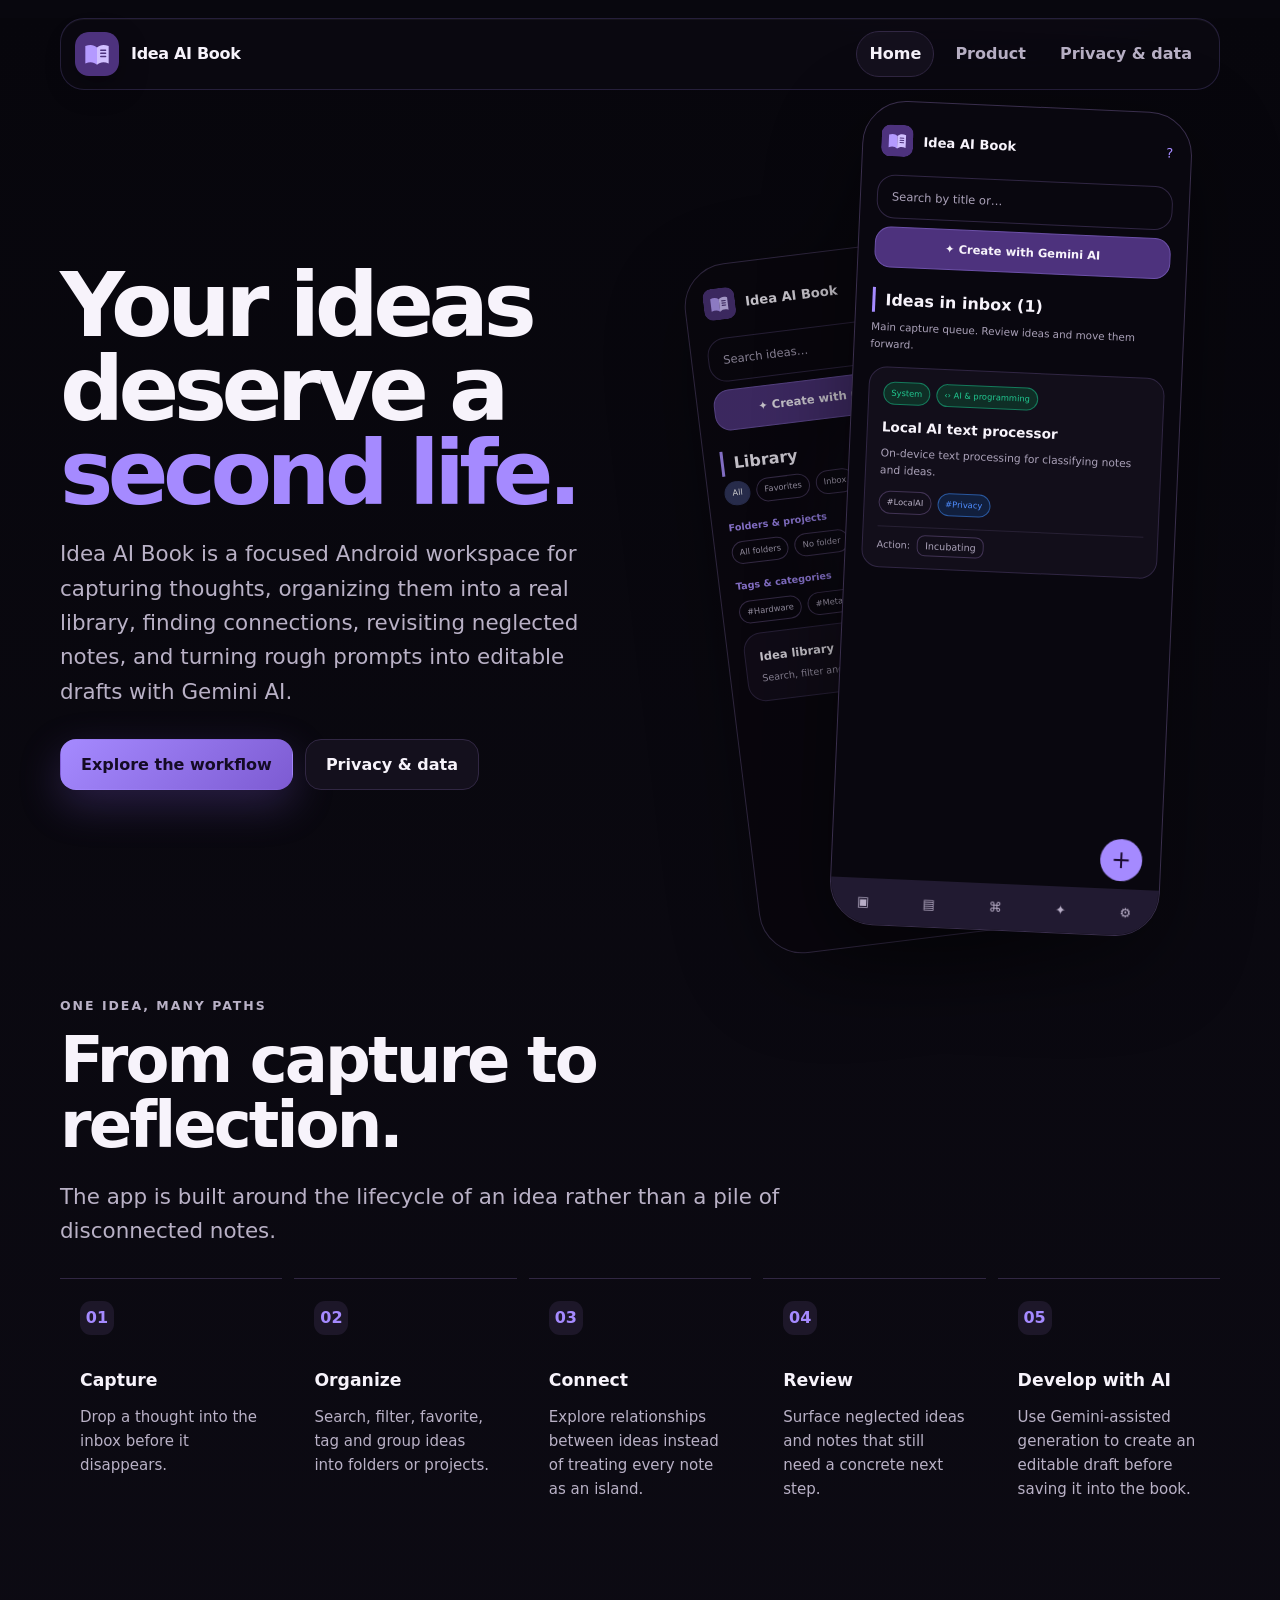
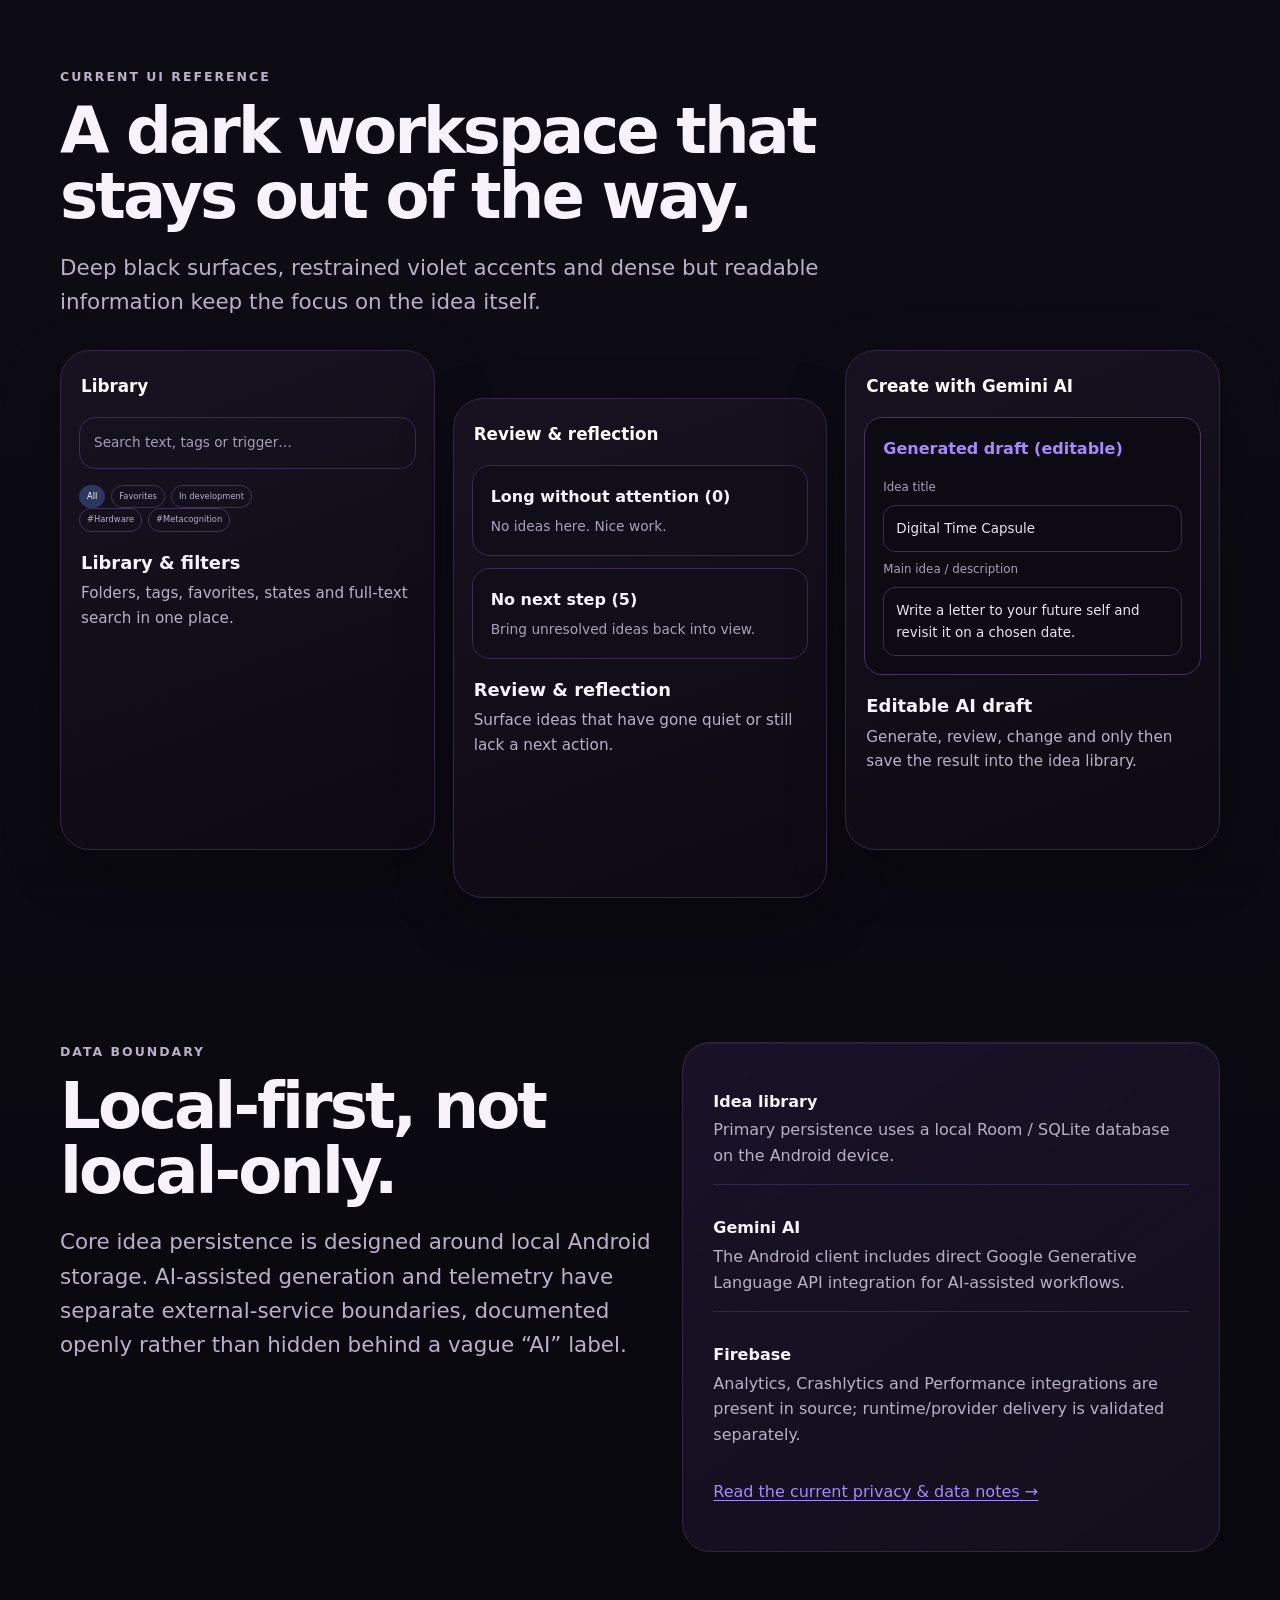
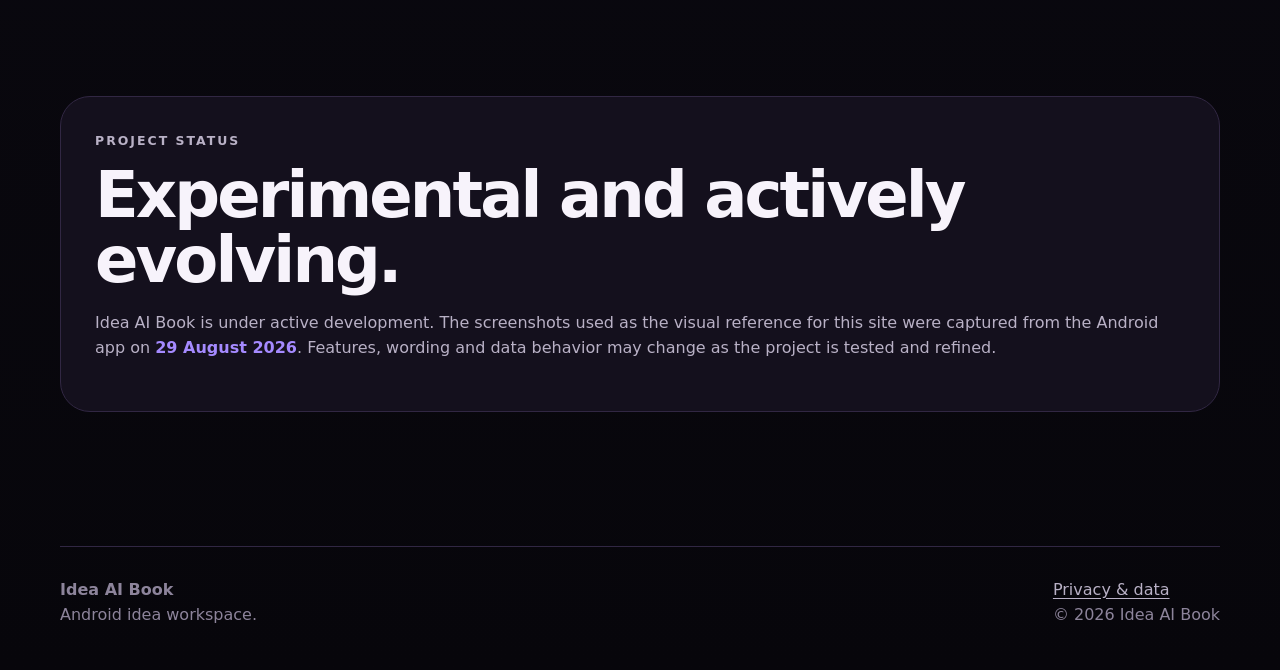
==== index.html @ e1b4aba2 "feat: launch Idea AI Book website" ====
<!doctype html>
<html lang="en">
<head>
  <meta charset="utf-8">
  <meta name="viewport" content="width=device-width,initial-scale=1">
  <title>Idea AI Book · Capture, connect and revisit ideas</title>
  <meta name="description" content="Idea AI Book is an experimental Android workspace for capturing ideas, organizing them, exploring connections, reviewing neglected notes and creating editable drafts with Gemini AI.">
  <meta name="theme-color" content="#08070e">
  <meta property="og:title" content="Idea AI Book">
  <meta property="og:description" content="Capture ideas, connect them, and come back to what matters.">
  <meta property="og:type" content="website">
  <meta property="og:url" content="https://idea-book-ai-app.pl/">
  <link rel="canonical" href="https://idea-book-ai-app.pl/">
  <link rel="icon" href="assets/idea-book-mark.svg" type="image/svg+xml">
  <link rel="stylesheet" href="styles.css">
</head>
<body>
<a class="skip-link" href="#main">Skip to content</a>
<div class="shell">
  <header class="header">
    <a class="brand" href="./" aria-label="Idea AI Book home"><img src="assets/idea-book-mark.svg" alt="" width="44" height="44"><span>Idea AI Book</span></a>
    <nav class="nav" aria-label="Main navigation"><a aria-current="page" href="./">Home</a><a href="#workflow">Product</a><a href="privacy/">Privacy &amp; data</a></nav>
  </header>

  <main id="main">
    <section class="hero">
      <div class="hero-copy">
        <h1>Your ideas deserve a <span>second life.</span></h1>
        <p class="lead">Idea AI Book is a focused Android workspace for capturing thoughts, organizing them into a real library, finding connections, revisiting neglected notes, and turning rough prompts into editable drafts with Gemini AI.</p>
        <div class="actions"><a class="button primary" href="#workflow">Explore the workflow</a><a class="button" href="privacy/">Privacy &amp; data</a></div>
      </div>
      <div class="hero-visual" aria-label="Idea AI Book interface preview">
        <div class="orb" aria-hidden="true"></div>
        <div class="phone secondary phone-ui" aria-hidden="true">
          <div class="appbar"><img src="assets/idea-book-mark.svg" alt=""><strong>Idea AI Book</strong></div>
          <div class="ui-search">Search ideas…</div>
          <div class="ui-ai">✦ Create with Gemini AI</div>
          <div class="ui-title">Library</div>
          <div class="ui-chips"><span class="on">All</span><span>Favorites</span><span>Inbox</span></div>
          <div class="ui-label">Folders & projects</div>
          <div class="ui-row"><span>All folders</span><span>No folder</span></div>
          <div class="ui-label">Tags & categories</div>
          <div class="ui-tags"><span>#Hardware</span><span>#Metacognition</span></div>
          <div class="ui-mini-card"><b>Idea library</b><small>Search, filter and revisit what matters.</small></div>
        </div>
        <div class="phone primary phone-ui">
          <div class="appbar"><img src="assets/idea-book-mark.svg" alt=""><strong>Idea AI Book</strong><span>?</span></div>
          <div class="ui-search">Search by title or…</div>
          <div class="ui-ai">✦ Create with Gemini AI</div>
          <div class="ui-title">Ideas in inbox (1)</div>
          <p class="ui-copy">Main capture queue. Review ideas and move them forward.</p>
          <div class="idea-card"><div class="ui-tags"><span class="green">System</span><span class="green">‹› AI & programming</span></div><h3>Local AI text processor</h3><p>On-device text processing for classifying notes and ideas.</p><div class="ui-tags"><span>#LocalAI</span><span class="blue">#Privacy</span></div><div class="idea-action">Action: <span>Incubating</span></div></div>
          <div class="fab">+</div>
          <div class="bottom-nav"><span>▣</span><span>▤</span><span>⌘</span><span>✦</span><span>⚙</span></div>
        </div>
      </div>
    </section>

    <section class="section" id="workflow" aria-labelledby="workflow-title">
      <div class="section-heading"><p class="kicker">One idea, many paths</p><h2 id="workflow-title">From capture to reflection.</h2><p class="lead">The app is built around the lifecycle of an idea rather than a pile of disconnected notes.</p></div>
      <div class="workflow">
        <article class="step" data-step="01"><h3>Capture</h3><p>Drop a thought into the inbox before it disappears.</p></article>
        <article class="step" data-step="02"><h3>Organize</h3><p>Search, filter, favorite, tag and group ideas into folders or projects.</p></article>
        <article class="step" data-step="03"><h3>Connect</h3><p>Explore relationships between ideas instead of treating every note as an island.</p></article>
        <article class="step" data-step="04"><h3>Review</h3><p>Surface neglected ideas and notes that still need a concrete next step.</p></article>
        <article class="step" data-step="05"><h3>Develop with AI</h3><p>Use Gemini-assisted generation to create an editable draft before saving it into the book.</p></article>
      </div>
    </section>

    <section class="section" aria-labelledby="screens-title">
      <div class="section-heading"><p class="kicker">Current UI reference</p><h2 id="screens-title">A dark workspace that stays out of the way.</h2><p class="lead">Deep black surfaces, restrained violet accents and dense but readable information keep the focus on the idea itself.</p></div>
      <div class="gallery">
        <article class="shot visual-card"><div class="visual-title">Library</div><div class="visual-search">Search text, tags or trigger…</div><div class="ui-chips"><span class="on">All</span><span>Favorites</span><span>In development</span></div><div class="ui-tags"><span>#Hardware</span><span>#Metacognition</span></div><h3>Library &amp; filters</h3><p>Folders, tags, favorites, states and full-text search in one place.</p></article>
        <article class="shot visual-card"><div class="visual-title">Review & reflection</div><div class="review-box"><b>Long without attention (0)</b><span>No ideas here. Nice work.</span></div><div class="review-box"><b>No next step (5)</b><span>Bring unresolved ideas back into view.</span></div><h3>Review &amp; reflection</h3><p>Surface ideas that have gone quiet or still lack a next action.</p></article>
        <article class="shot visual-card"><div class="visual-title">Create with Gemini AI</div><div class="generated"><b>Generated draft (editable)</b><label>Idea title</label><span>Digital Time Capsule</span><label>Main idea / description</label><span>Write a letter to your future self and revisit it on a chosen date.</span></div><h3>Editable AI draft</h3><p>Generate, review, change and only then save the result into the idea library.</p></article>
      </div>
    </section>

    <section class="section boundary" aria-labelledby="boundary-title">
      <div><p class="kicker">Data boundary</p><h2 id="boundary-title">Local-first, not local-only.</h2><p class="lead">Core idea persistence is designed around local Android storage. AI-assisted generation and telemetry have separate external-service boundaries, documented openly rather than hidden behind a vague “AI” label.</p></div>
      <div class="boundary-card"><ul class="boundary-list"><li><strong>Idea library</strong><span>Primary persistence uses a local Room / SQLite database on the Android device.</span></li><li><strong>Gemini AI</strong><span>The Android client includes direct Google Generative Language API integration for AI-assisted workflows.</span></li><li><strong>Firebase</strong><span>Analytics, Crashlytics and Performance integrations are present in source; runtime/provider delivery is validated separately.</span></li></ul><p><a href="privacy/">Read the current privacy &amp; data notes →</a></p></div>
    </section>

    <section class="section" id="status"><div class="status"><p class="kicker">Project status</p><h2>Experimental and actively evolving.</h2><p>Idea AI Book is under active development. The screenshots used as the visual reference for this site were captured from the Android app on <strong>29 August 2026</strong>. Features, wording and data behavior may change as the project is tested and refined.</p></div></section>
  </main>

  <footer class="footer"><div><strong>Idea AI Book</strong><br>Android idea workspace.</div><div><a href="privacy/">Privacy &amp; data</a><br>© 2026 Idea AI Book</div></footer>
</div>
</body>
</html>
---- styles.css ----
:root{
  color-scheme:dark;
  --bg:#08070e;--bg-2:#0d0b14;--surface:#14101d;--surface-2:#1d1729;
  --text:#f7f3fb;--muted:#b9b1c6;--subtle:#8d849b;
  --primary:#a58aff;--primary-strong:#7e5bd4;--primary-deep:#4d327d;
  --border:#312743;--border-soft:rgba(165,138,255,.18);--green:#21c790;--blue:#4f8dff;
  --shadow:0 26px 90px rgba(0,0,0,.44);--max:1160px;
}
*{box-sizing:border-box}html{scroll-behavior:smooth;background:var(--bg)}
body{margin:0;min-width:280px;color:var(--text);font-family:Inter,ui-sans-serif,system-ui,-apple-system,BlinkMacSystemFont,"Segoe UI",sans-serif;line-height:1.6;background:radial-gradient(circle at 78% -10%,rgba(126,91,212,.22),transparent 28rem),linear-gradient(180deg,#07060c,var(--bg-2) 48%,#07060b)}
a{color:var(--primary);text-underline-offset:.18em}.skip-link{position:fixed;left:12px;top:12px;z-index:1000;transform:translateY(-180%);background:#fff;color:#111;padding:10px 14px;border-radius:10px;font-weight:800}.skip-link:focus{transform:none}
.shell{width:min(calc(100% - clamp(24px,5vw,56px)),var(--max));margin:auto}.header{display:flex;align-items:center;justify-content:space-between;gap:24px;margin-top:18px;padding:12px 14px;border:1px solid var(--border-soft);border-radius:24px;background:rgba(12,10,18,.78);backdrop-filter:blur(18px);box-shadow:inset 0 1px rgba(255,255,255,.04)}
.brand{display:flex;align-items:center;gap:12px;text-decoration:none;color:var(--text);font-weight:850;letter-spacing:-.02em}.brand img{width:44px;height:44px;border-radius:14px;box-shadow:0 10px 30px rgba(0,0,0,.3)}
.nav{display:flex;align-items:center;gap:8px;flex-wrap:wrap}.nav a{padding:9px 12px;border-radius:999px;color:var(--muted);font-weight:720;text-decoration:none;border:1px solid transparent}.nav a:hover,.nav a[aria-current="page"]{color:var(--text);background:var(--surface);border-color:var(--border)}
.hero{min-height:calc(100vh - 90px);display:grid;grid-template-columns:minmax(0,1.05fr) minmax(330px,.95fr);align-items:center;gap:clamp(34px,7vw,88px);padding:clamp(62px,9vw,112px) 0 72px}.hero-copy{max-width:690px}.hero h1{margin:0 0 22px;font-size:clamp(3rem,7vw,6.2rem);line-height:.94;letter-spacing:-.062em;max-width:12ch}.hero h1 span{color:var(--primary)}
.lead{font-size:clamp(1.08rem,2.2vw,1.34rem);color:var(--muted);max-width:58ch}.actions{display:flex;gap:12px;flex-wrap:wrap;margin-top:30px}.button{display:inline-flex;align-items:center;justify-content:center;min-height:48px;padding:12px 20px;border-radius:16px;border:1px solid var(--border);font-weight:820;text-decoration:none;color:var(--text);background:var(--surface)}.button.primary{background:linear-gradient(135deg,#a58aff,#7d5bd2);color:#140b25;border-color:transparent;box-shadow:0 15px 42px rgba(126,91,212,.28)}
.hero-visual{position:relative;min-height:650px;display:grid;place-items:center}.phone{position:absolute;width:min(330px,72vw);aspect-ratio:800/2000;border-radius:44px;padding:10px;background:#06050a;border:1px solid #3a2f4d;box-shadow:var(--shadow);overflow:hidden}.phone.primary{transform:translate(46px,-8px) rotate(2.5deg);z-index:2}.phone.secondary{width:min(278px,62vw);transform:translate(-105px,70px) rotate(-7deg);opacity:.78;filter:saturate(.9);z-index:1}.orb{position:absolute;width:360px;height:360px;border-radius:50%;background:radial-gradient(circle,rgba(165,138,255,.3),rgba(126,91,212,.08) 50%,transparent 70%);filter:blur(8px)}
.section{padding:72px 0}.section-heading{max-width:760px;margin-bottom:30px}.kicker{color:var(--primary);font-size:.78rem;font-weight:850;letter-spacing:.16em;text-transform:uppercase;margin:0 0 12px}.section h2,.page h1{font-size:clamp(2.25rem,5vw,4.4rem);line-height:1.02;letter-spacing:-.045em;margin:0 0 16px}.section p{color:var(--muted)}
.workflow{display:grid;grid-template-columns:repeat(5,minmax(0,1fr));gap:12px}.step{position:relative;padding:22px 20px;border-top:1px solid var(--border);min-height:220px}.step::before{content:attr(data-step);display:grid;place-items:center;width:34px;height:34px;border-radius:11px;background:var(--surface-2);color:var(--primary);font-weight:850;margin-bottom:32px}.step h3{font-size:1.08rem;margin:0 0 10px}.step p{font-size:.94rem;margin:0}
.gallery{display:grid;grid-template-columns:repeat(3,minmax(0,1fr));gap:18px;align-items:start}.shot{background:linear-gradient(160deg,#171220,#0d0a13);border:1px solid var(--border);border-radius:30px;padding:18px;overflow:hidden;box-shadow:0 20px 60px rgba(0,0,0,.24)}.shot:nth-child(2){margin-top:48px}.shot h3{margin:17px 2px 4px;font-size:1.12rem}.shot p{margin:0 2px 2px;font-size:.95rem}
.boundary{display:grid;grid-template-columns:minmax(0,1.05fr) minmax(300px,.95fr);gap:28px;align-items:start}.boundary-card{padding:30px;border:1px solid var(--border);border-radius:28px;background:linear-gradient(145deg,rgba(77,50,125,.22),rgba(20,16,29,.9));box-shadow:inset 0 1px rgba(255,255,255,.05)}.boundary-list{display:grid;gap:14px;margin:0;padding:0;list-style:none}.boundary-list li{padding:16px 0;border-bottom:1px solid var(--border-soft)}.boundary-list li:last-child{border-bottom:0}.boundary-list strong{display:block;color:var(--text);margin-bottom:3px}.boundary-list span{color:var(--muted)}
.status{padding:34px;border:1px solid var(--border);border-radius:30px;background:var(--surface)}.status strong{color:var(--primary)}
.footer{display:flex;justify-content:space-between;gap:24px;border-top:1px solid var(--border);color:var(--subtle);padding:30px 0 42px;margin-top:62px}.footer a{color:var(--muted)}
.page{max-width:880px;margin:70px auto}.page>.lead{margin-bottom:36px}.legal section{padding:28px 0;border-top:1px solid var(--border)}.legal section h2{font-size:1.45rem;margin:0 0 12px}.legal p,.legal li{color:var(--muted)}.meta{display:grid;grid-template-columns:repeat(3,minmax(0,1fr));gap:12px;margin:28px 0}.meta div{padding:18px;border:1px solid var(--border);border-radius:18px;background:var(--surface);color:var(--muted)}.meta strong{color:var(--text)}
.phone-ui{padding:20px 16px;background:#09070f;color:#f7f3fb}.phone-ui img{width:32px;height:32px;border-radius:9px}.appbar{display:flex;align-items:center;gap:10px;font-size:.82rem;margin:3px 2px 18px}.appbar strong{flex:1}.appbar span{color:var(--primary)}.ui-search{border:1px solid #302643;border-radius:18px;padding:12px 14px;color:#aaa1b8;font-size:.72rem;margin-bottom:8px}.ui-ai{background:#4d327d;border:1px solid #6c50a8;border-radius:16px;padding:10px 12px;text-align:center;font-weight:800;font-size:.72rem;margin-bottom:20px}.ui-title{font-size:1rem;font-weight:850;border-left:3px solid var(--primary);padding-left:10px;margin:4px 0 6px}.ui-copy{font-size:.65rem;color:#aaa1b8;margin:0 0 14px}.idea-card,.ui-mini-card{border:1px solid #302643;background:#120e1a;border-radius:18px;padding:14px;margin-top:10px}.idea-card h3{font-size:.85rem;margin:12px 0 6px}.idea-card p{font-size:.67rem;color:#aaa1b8;margin:0 0 12px}.ui-tags,.ui-chips,.ui-row{display:flex;gap:6px;flex-wrap:wrap}.ui-tags span,.ui-chips span,.ui-row span{border:1px solid #413354;border-radius:999px;padding:4px 7px;font-size:.52rem;color:#b9b1c6}.ui-chips .on{background:#2f365f;color:#fff;border-color:#2f365f}.ui-tags .green{color:#21c790;border-color:#147a5b;background:#0f2e26}.ui-tags .blue{color:#4f8dff;border-color:#29579e;background:#111f3d}.ui-label{margin:14px 0 7px;color:var(--primary);font-size:.6rem;font-weight:800}.ui-mini-card{font-size:.72rem}.ui-mini-card small{display:block;color:#aaa1b8;margin-top:5px}.idea-action{border-top:1px solid #272034;margin-top:12px;padding-top:10px;font-size:.6rem;color:#aaa1b8}.idea-action span{border:1px solid #413354;border-radius:8px;padding:4px 7px;margin-left:4px}.fab{position:absolute;right:18px;bottom:54px;width:42px;height:42px;display:grid;place-items:center;border-radius:50%;background:var(--primary);color:#1b0c30;font-size:1.5rem}.bottom-nav{position:absolute;left:0;right:0;bottom:0;height:46px;display:flex;align-items:center;justify-content:space-around;background:#211a31;color:#b8aec7;font-size:.82rem}.visual-card{min-height:500px}.visual-title{font-size:1.05rem;font-weight:850;color:#fff;margin:4px 2px 18px}.visual-search{padding:14px;border:1px solid #392c50;border-radius:16px;color:#a79eb4;font-size:.85rem;margin-bottom:16px}.review-box{display:grid;gap:5px;padding:18px;border:1px solid #392c50;border-radius:18px;background:#110e19;margin-bottom:12px}.review-box span{color:#aaa1b8;font-size:.86rem}.generated{display:grid;gap:8px;border:1px solid #45365f;border-radius:18px;padding:18px;background:#0d0a13}.generated>b{color:var(--primary);margin-bottom:8px}.generated label{font-size:.74rem;color:#aaa1b8}.generated span{padding:12px;border:1px solid #392c50;border-radius:12px;color:#e9e4ef;font-size:.84rem}
@media(max-width:900px){.header{align-items:flex-start;flex-direction:column}.nav{width:100%;flex-wrap:nowrap;overflow:auto}.hero{grid-template-columns:1fr;min-height:auto;padding-top:54px}.hero-copy{max-width:none}.hero-visual{min-height:590px;order:-1}.workflow{grid-template-columns:repeat(2,minmax(0,1fr))}.gallery{grid-template-columns:1fr 1fr}.shot:nth-child(2){margin-top:0}.gallery .shot:last-child{grid-column:1/-1;max-width:520px}.boundary{grid-template-columns:1fr}}
@media(max-width:560px){.shell{width:min(calc(100% - 22px),var(--max))}.header{border-radius:20px;margin-top:10px}.nav{display:grid;grid-template-columns:repeat(3,1fr);overflow:visible}.nav a{text-align:center;padding:9px 8px;font-size:.9rem}.hero{padding:36px 0 48px}.hero h1{font-size:clamp(2.75rem,15vw,4.1rem)}.hero-visual{min-height:470px}.phone.primary{width:235px;transform:translate(44px,-4px) rotate(2.5deg)}.phone.secondary{width:190px;transform:translate(-74px,65px) rotate(-7deg)}.orb{width:280px;height:280px}.section{padding:48px 0}.workflow{grid-template-columns:1fr}.step{min-height:0;padding:18px 4px}.step::before{margin-bottom:16px}.gallery{grid-template-columns:1fr}.gallery .shot:last-child{grid-column:auto}.shot{padding:12px;border-radius:22px}.boundary-card,.status{padding:22px;border-radius:22px}.meta{grid-template-columns:1fr}.footer{flex-direction:column;font-size:.92rem}.page{margin:44px auto}.phone-ui{padding:15px 12px}.ui-copy{font-size:.58rem}.idea-card p{font-size:.58rem}.visual-card{min-height:0}}
@media(prefers-reduced-motion:reduce){html{scroll-behavior:auto}}
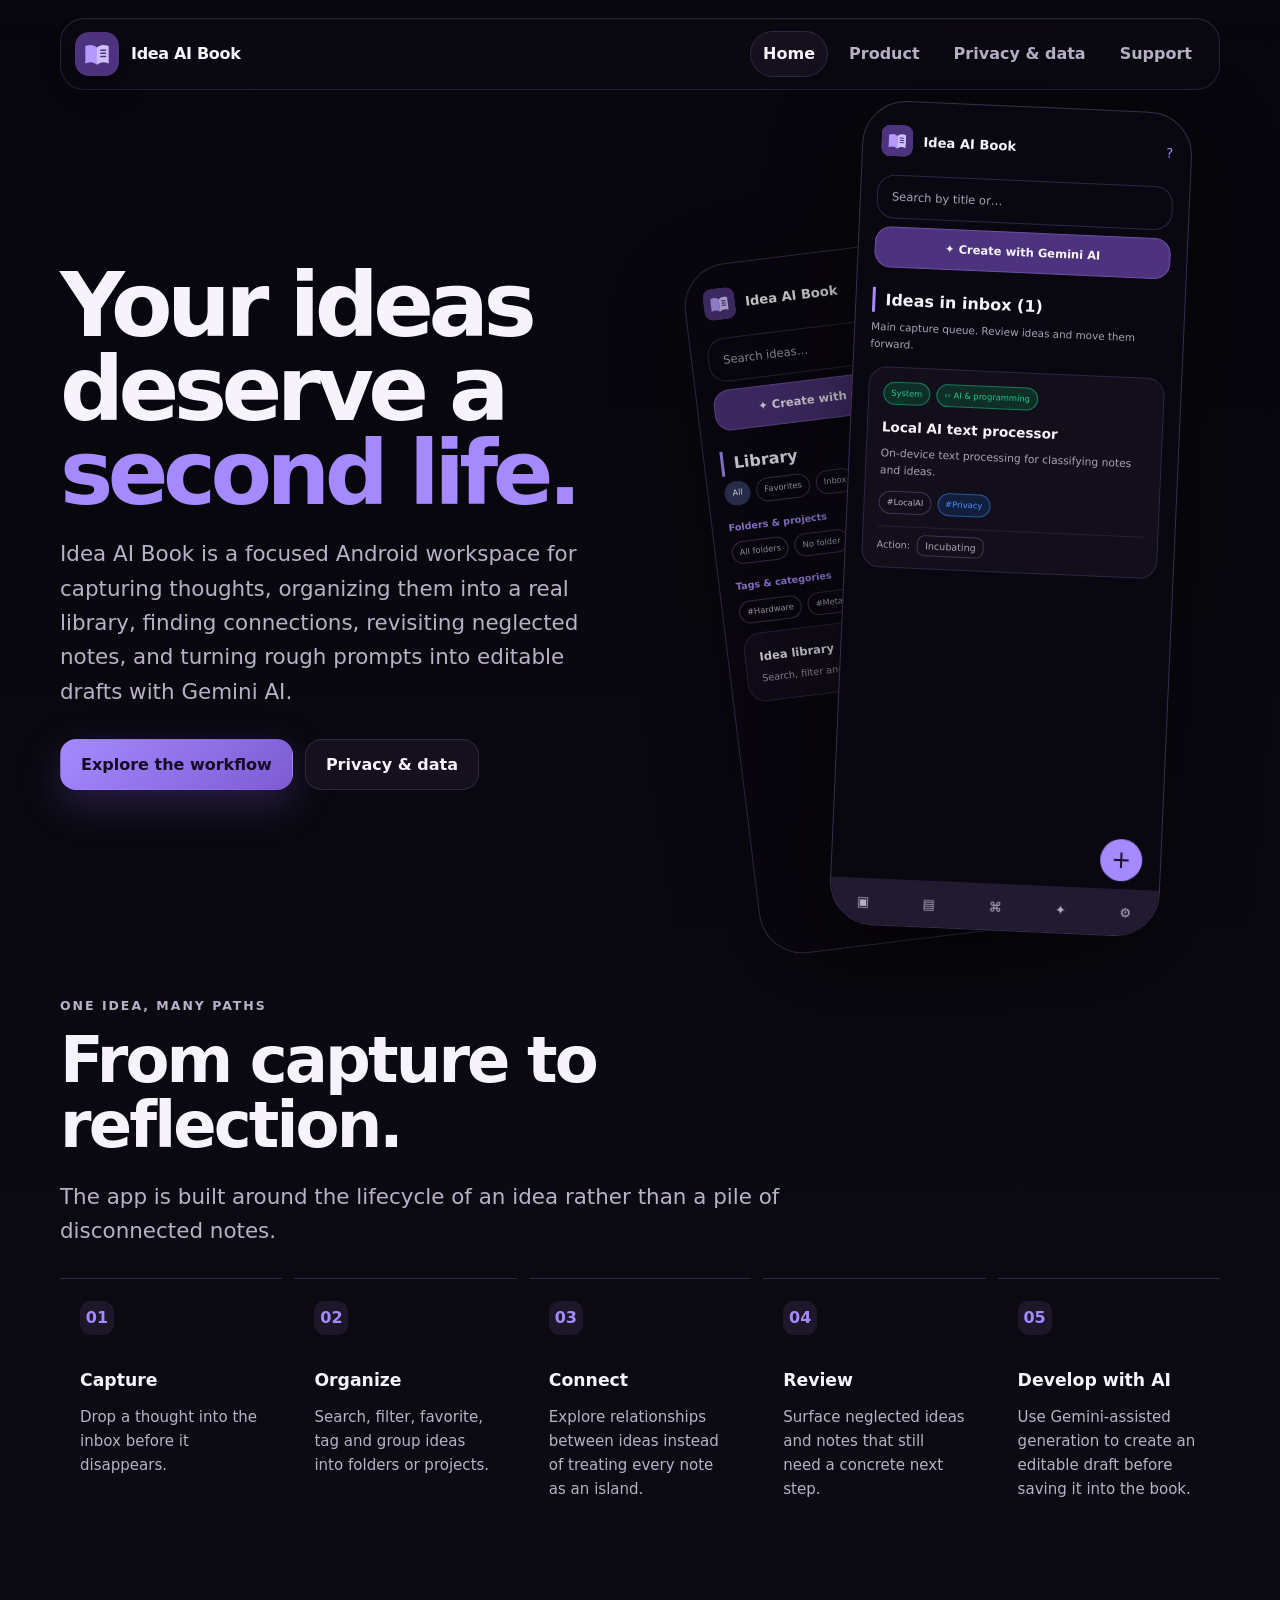
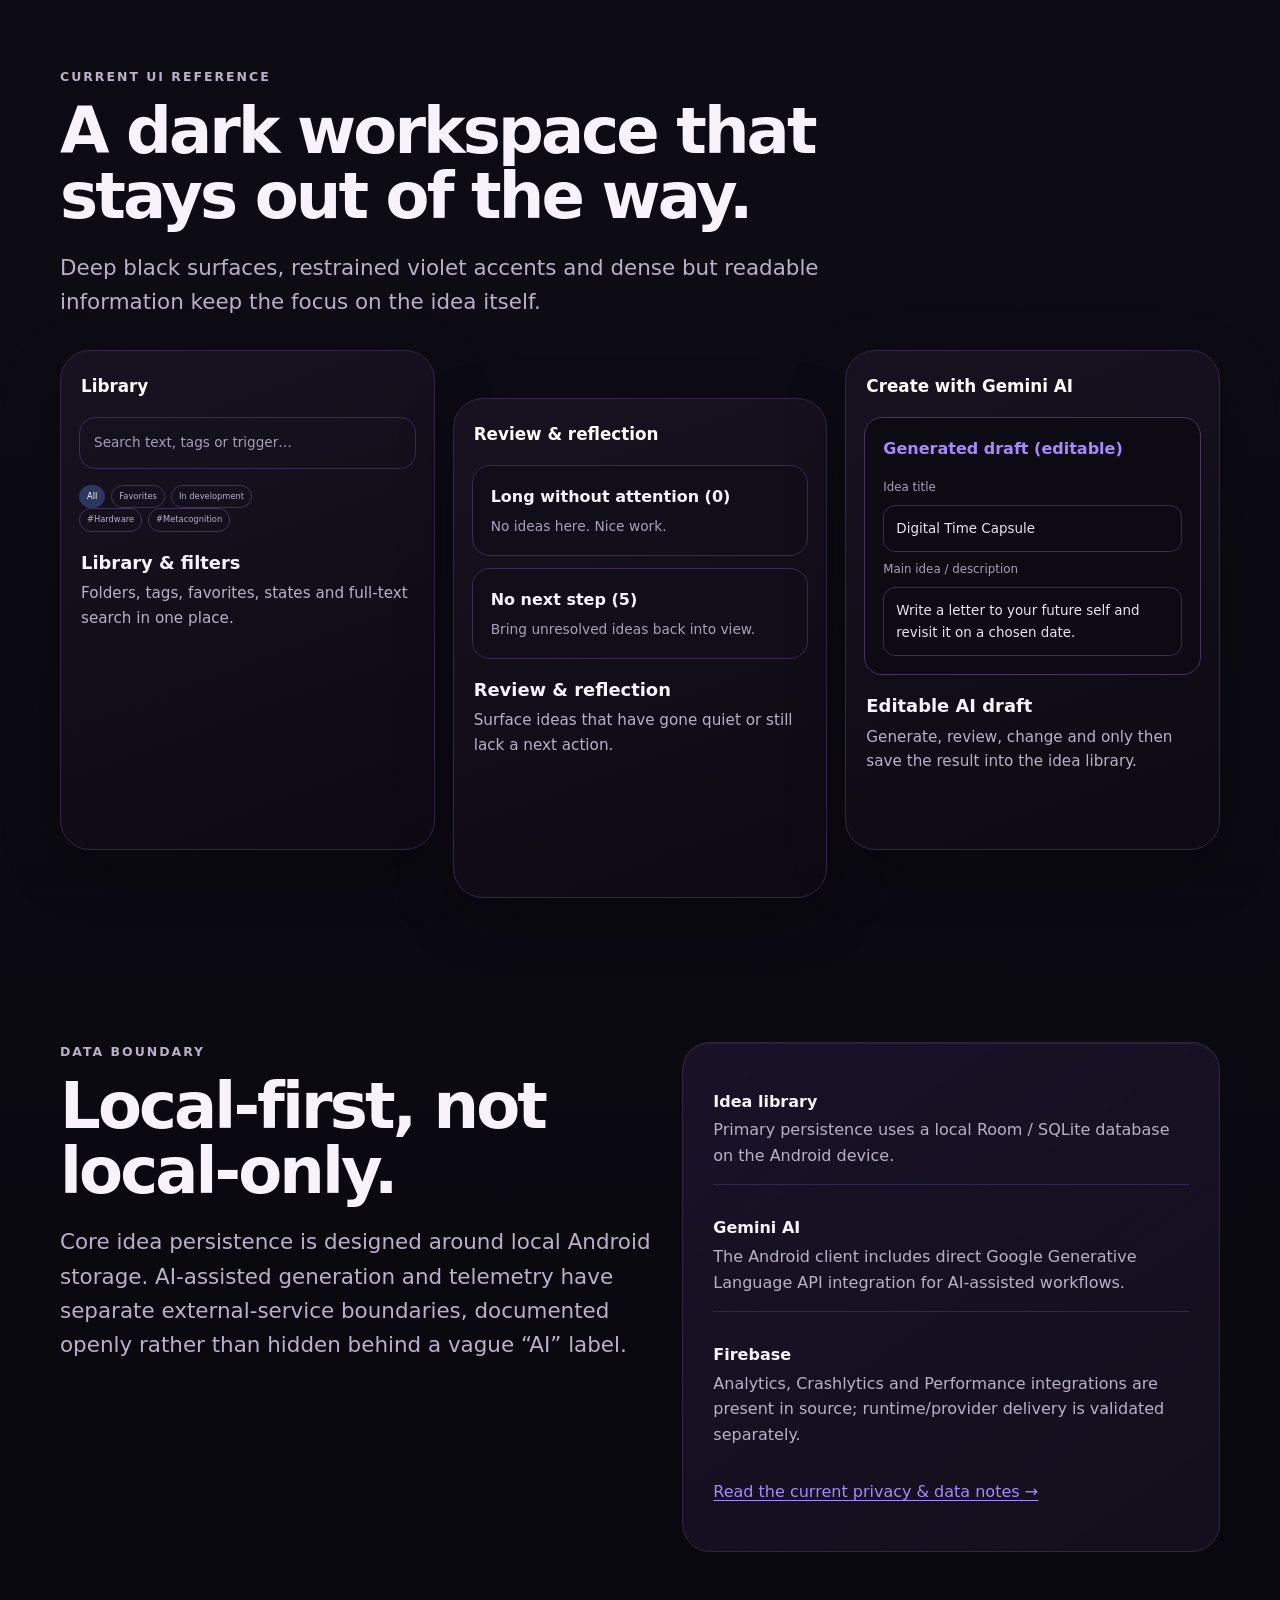
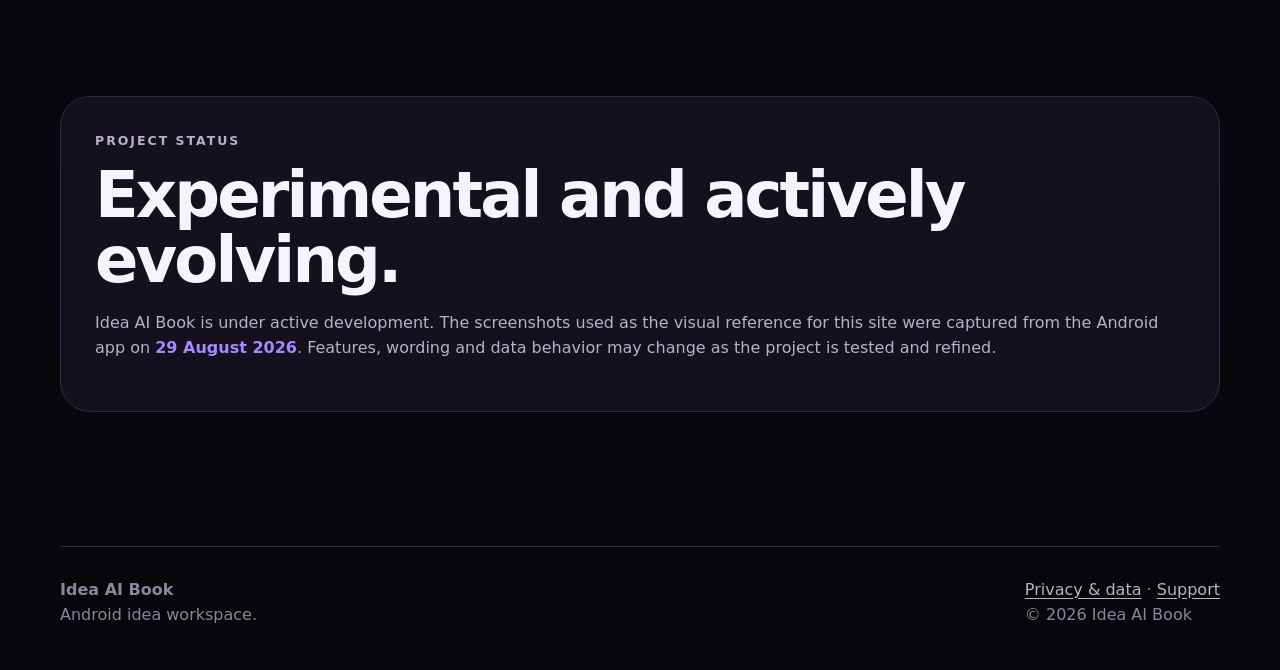
==== commit 88945f13: "feat: add privacy and support contacts" ====
--- a/index.html
+++ b/index.html
@@ -19,7 +19,7 @@
 <div class="shell">
   <header class="header">
     <a class="brand" href="./" aria-label="Idea AI Book home"><img src="assets/idea-book-mark.svg" alt="" width="44" height="44"><span>Idea AI Book</span></a>
-    <nav class="nav" aria-label="Main navigation"><a aria-current="page" href="./">Home</a><a href="#workflow">Product</a><a href="privacy/">Privacy &amp; data</a></nav>
+    <nav class="nav" aria-label="Main navigation"><a aria-current="page" href="./">Home</a><a href="#workflow">Product</a><a href="privacy/">Privacy &amp; data</a><a href="support/">Support</a></nav>
   </header>
 
   <main id="main">
@@ -84,7 +84,7 @@
     <section class="section" id="status"><div class="status"><p class="kicker">Project status</p><h2>Experimental and actively evolving.</h2><p>Idea AI Book is under active development. The screenshots used as the visual reference for this site were captured from the Android app on <strong>29 August 2026</strong>. Features, wording and data behavior may change as the project is tested and refined.</p></div></section>
   </main>
 
-  <footer class="footer"><div><strong>Idea AI Book</strong><br>Android idea workspace.</div><div><a href="privacy/">Privacy &amp; data</a><br>© 2026 Idea AI Book</div></footer>
+  <footer class="footer"><div><strong>Idea AI Book</strong><br>Android idea workspace.</div><div><a href="privacy/">Privacy &amp; data</a> · <a href="support/">Support</a><br>© 2026 Idea AI Book</div></footer>
 </div>
 </body>
 </html>
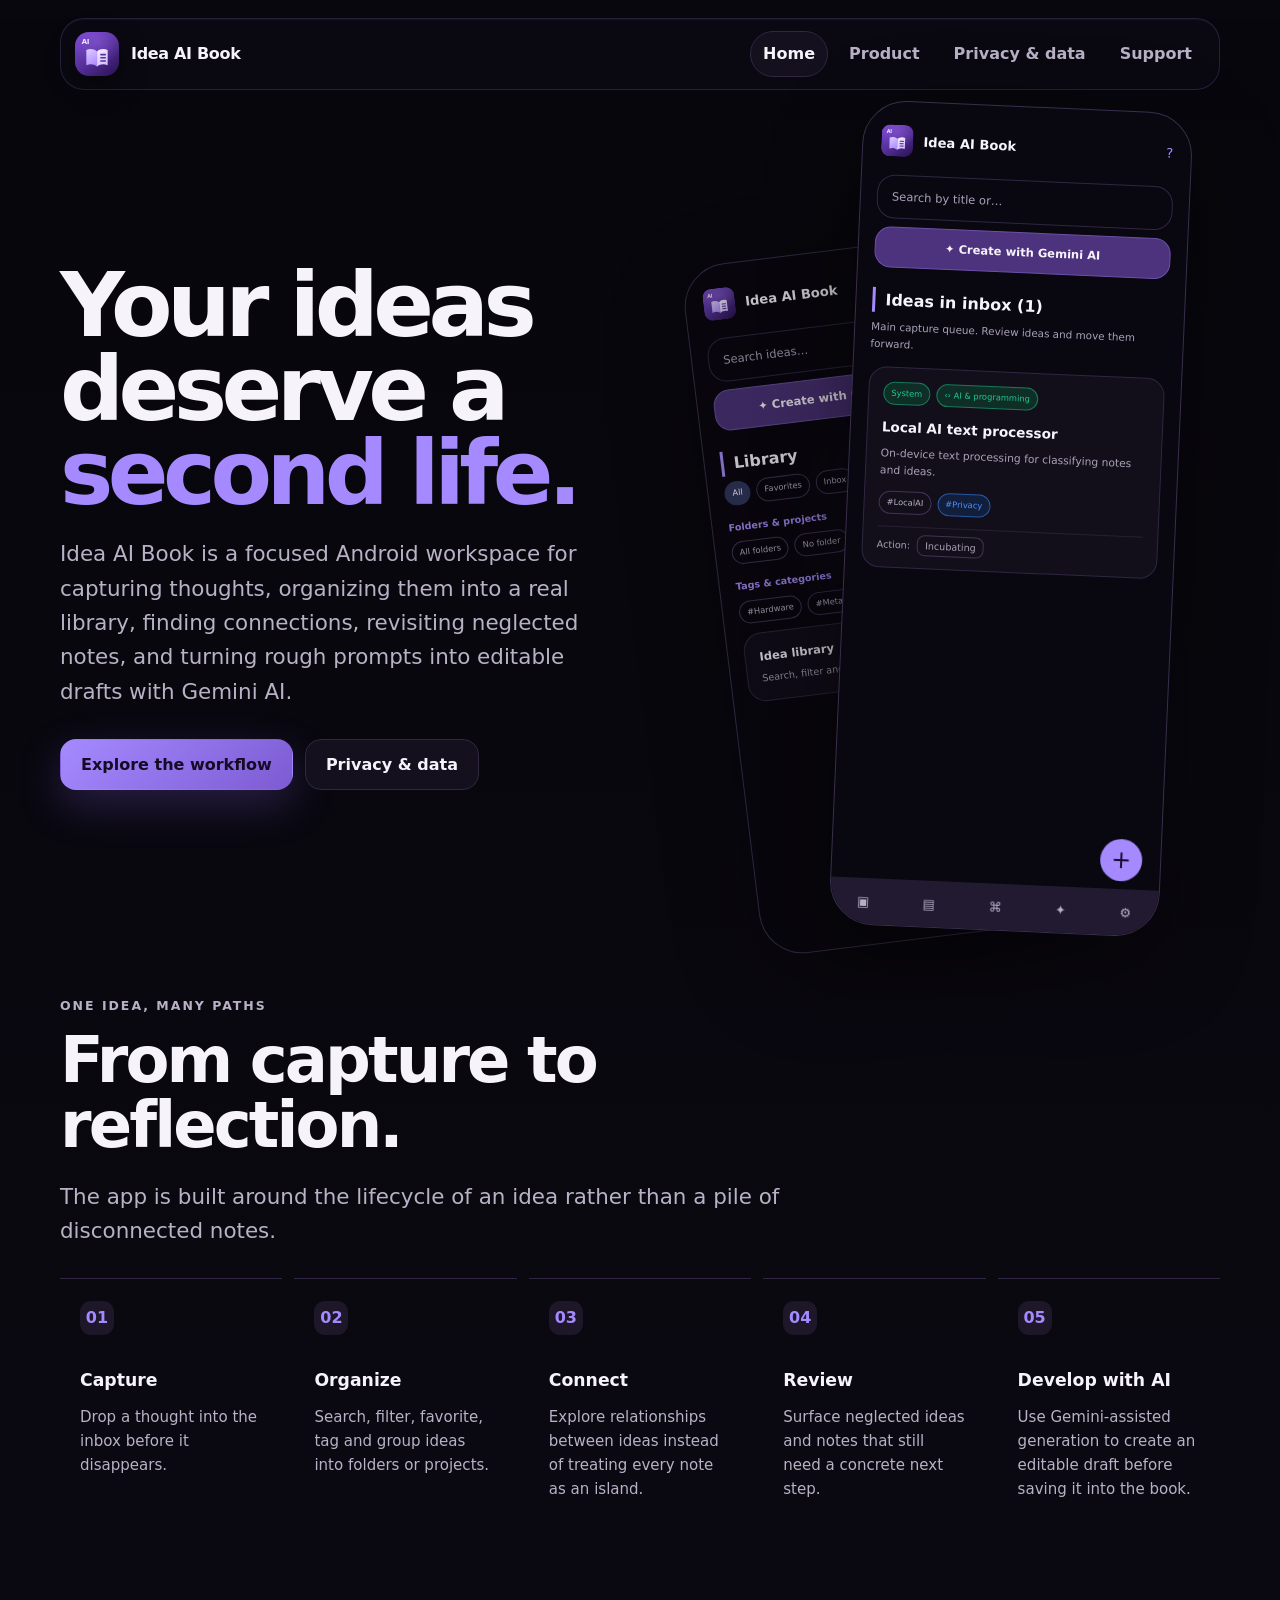
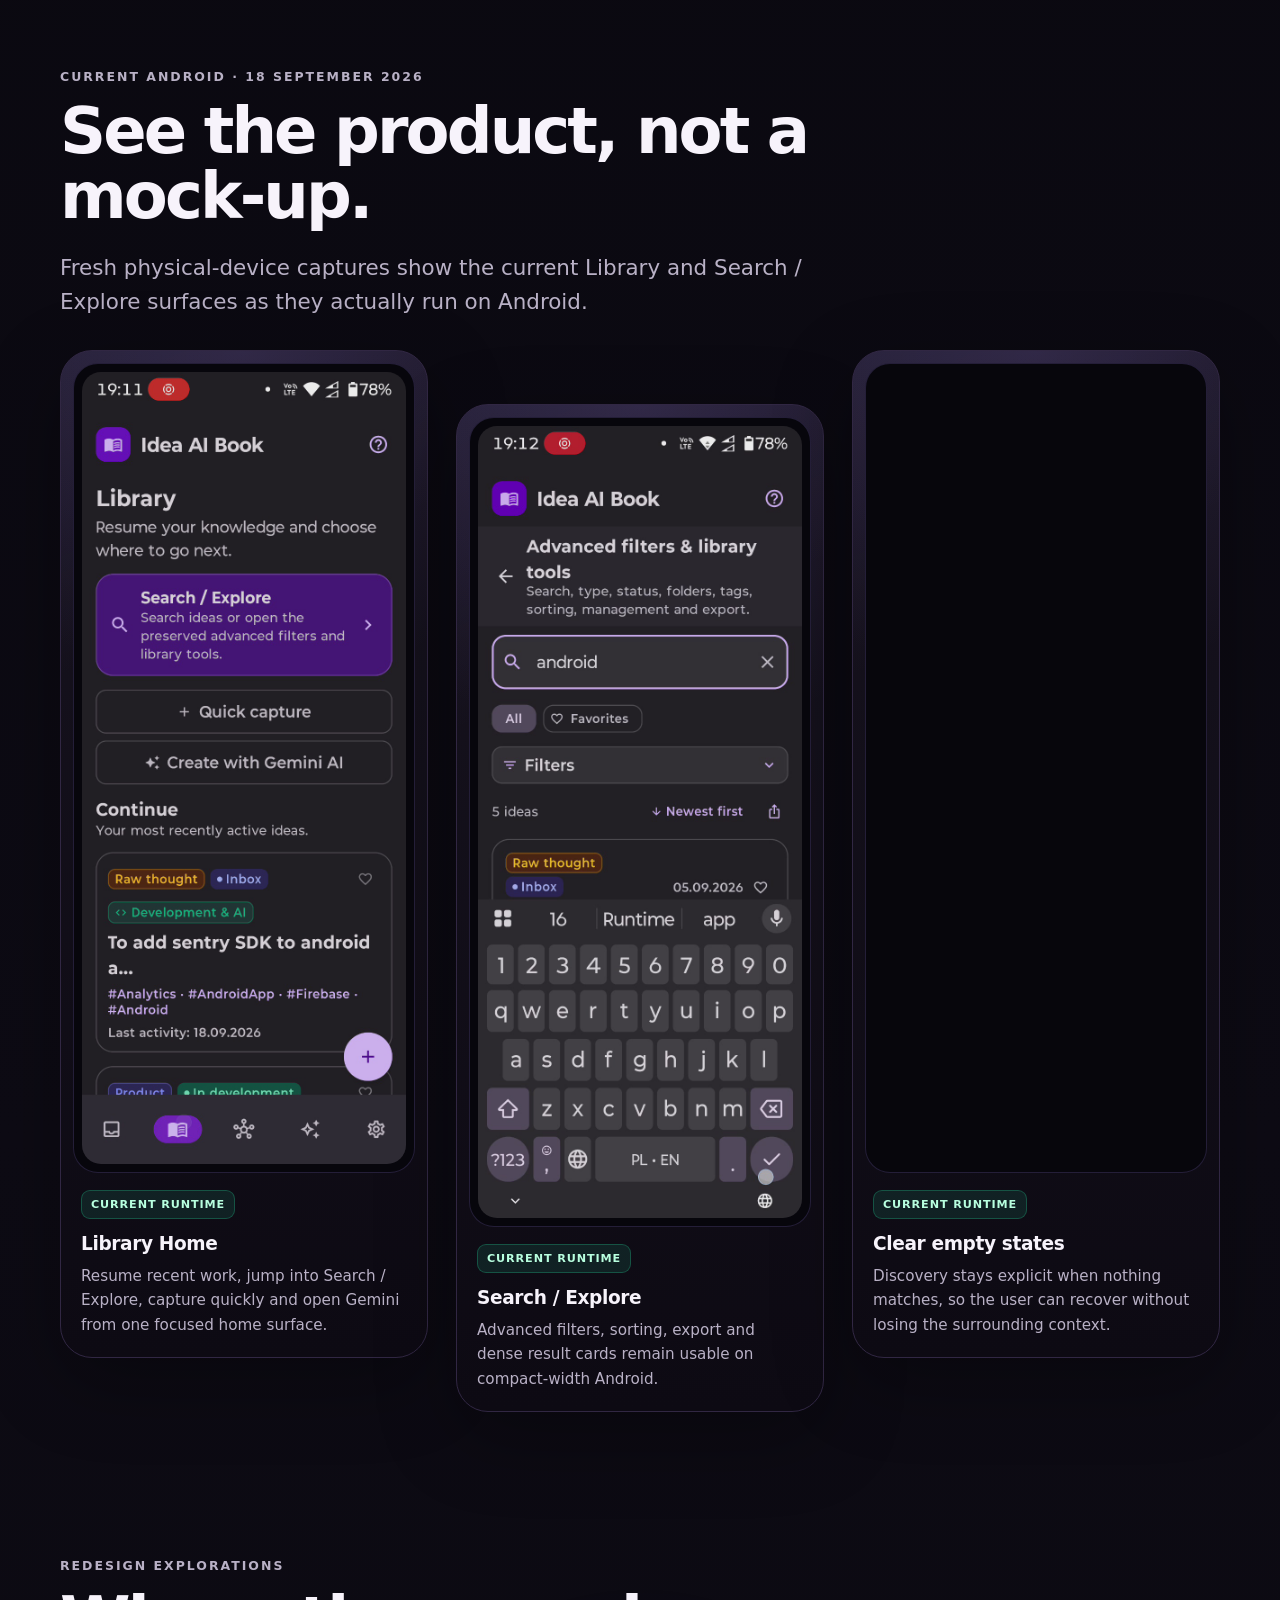
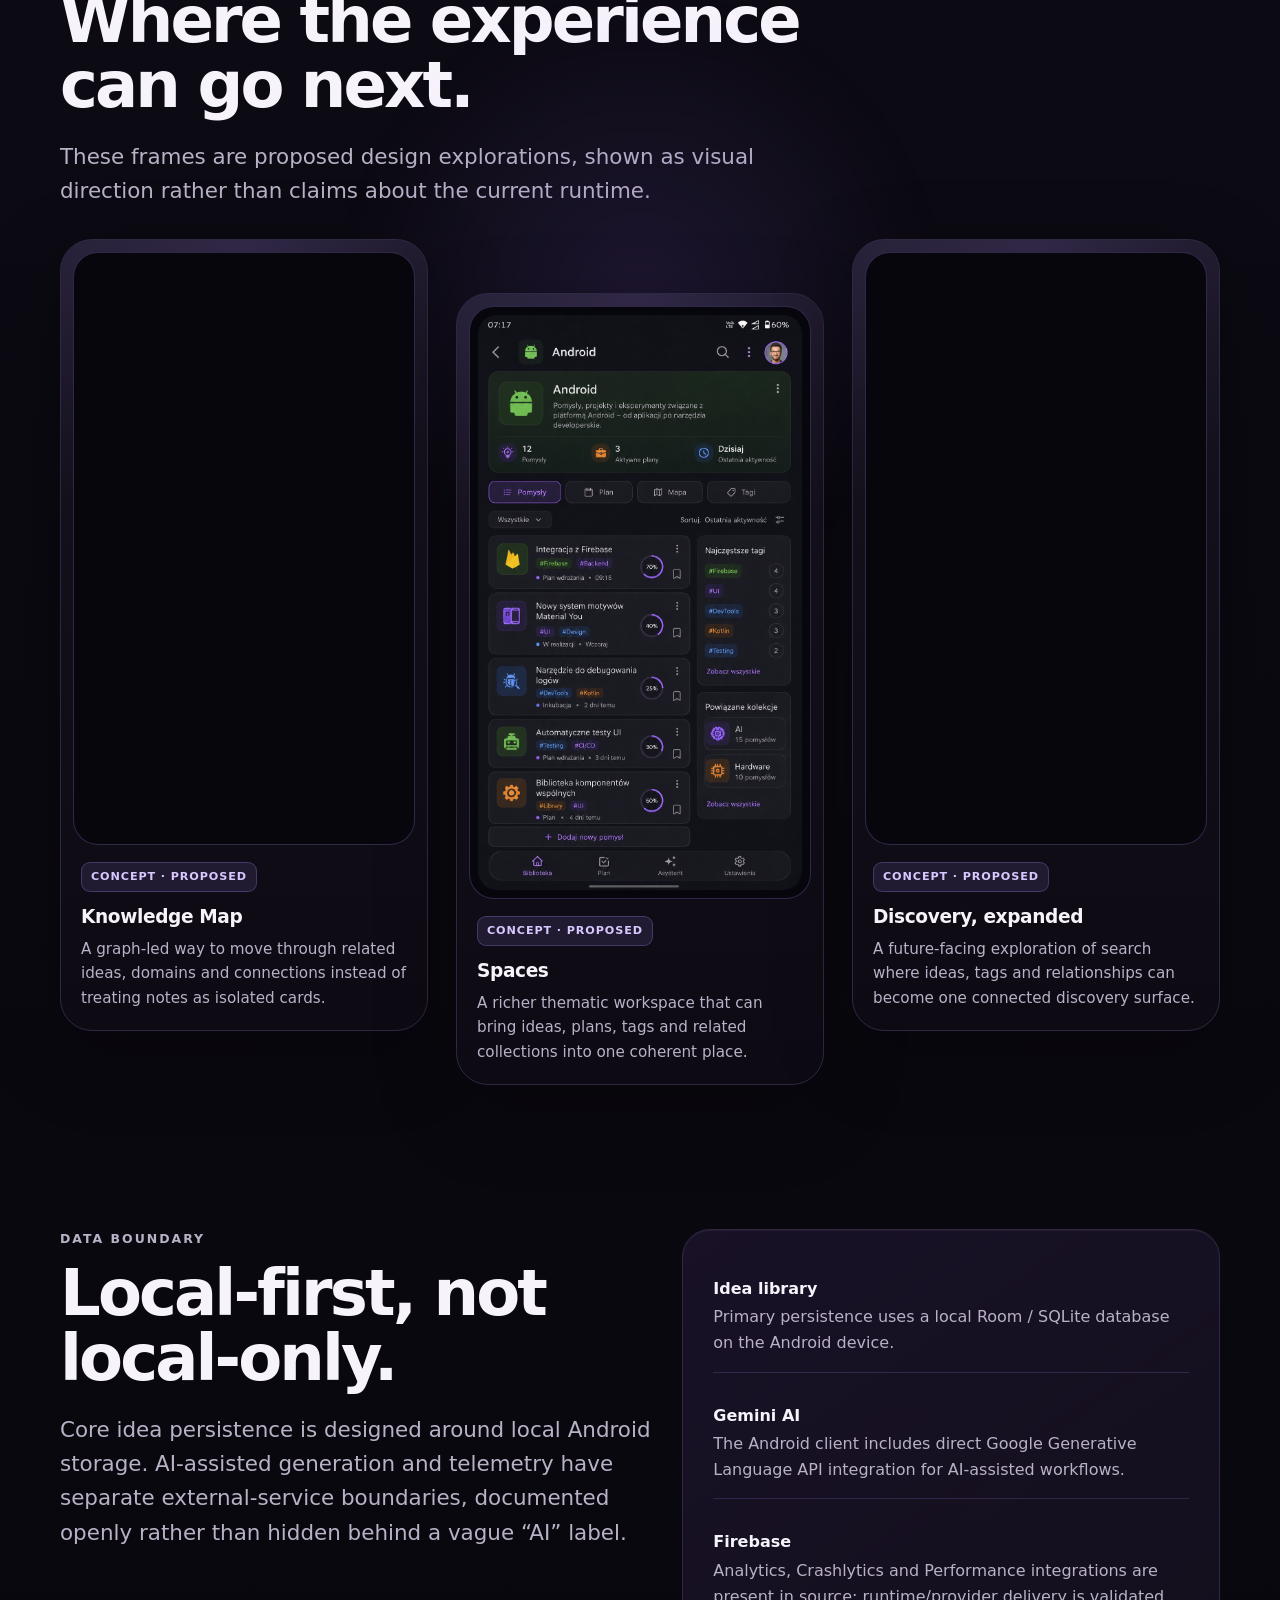
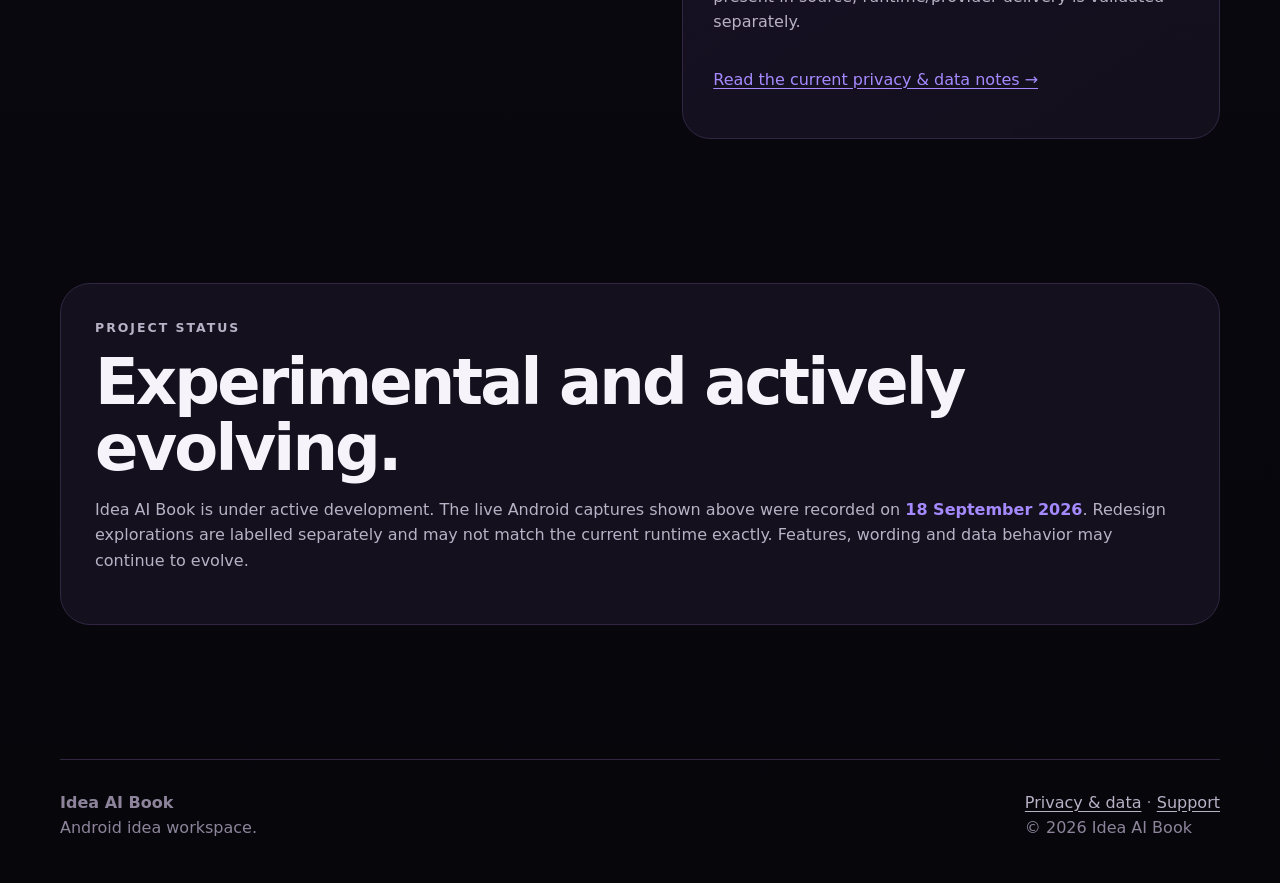
==== commit bb558827: "feat: add current app and redesign gallery" ====
--- a/index.html
+++ b/index.html
@@ -67,12 +67,89 @@
       </div>
     </section>
 
-    <section class="section" aria-labelledby="screens-title">
-      <div class="section-heading"><p class="kicker">Current UI reference</p><h2 id="screens-title">A dark workspace that stays out of the way.</h2><p class="lead">Deep black surfaces, restrained violet accents and dense but readable information keep the focus on the idea itself.</p></div>
-      <div class="gallery">
-        <article class="shot visual-card"><div class="visual-title">Library</div><div class="visual-search">Search text, tags or trigger…</div><div class="ui-chips"><span class="on">All</span><span>Favorites</span><span>In development</span></div><div class="ui-tags"><span>#Hardware</span><span>#Metacognition</span></div><h3>Library &amp; filters</h3><p>Folders, tags, favorites, states and full-text search in one place.</p></article>
-        <article class="shot visual-card"><div class="visual-title">Review & reflection</div><div class="review-box"><b>Long without attention (0)</b><span>No ideas here. Nice work.</span></div><div class="review-box"><b>No next step (5)</b><span>Bring unresolved ideas back into view.</span></div><h3>Review &amp; reflection</h3><p>Surface ideas that have gone quiet or still lack a next action.</p></article>
-        <article class="shot visual-card"><div class="visual-title">Create with Gemini AI</div><div class="generated"><b>Generated draft (editable)</b><label>Idea title</label><span>Digital Time Capsule</span><label>Main idea / description</label><span>Write a letter to your future self and revisit it on a chosen date.</span></div><h3>Editable AI draft</h3><p>Generate, review, change and only then save the result into the idea library.</p></article>
+    <section class="section" id="gallery" aria-labelledby="screens-title">
+      <div class="section-heading">
+        <p class="kicker">Current Android · 18 September 2026</p>
+        <h2 id="screens-title">See the product, not a mock-up.</h2>
+        <p class="lead">Fresh physical-device captures show the current Library and Search / Explore surfaces as they actually run on Android.</p>
+      </div>
+
+      <div class="screen-gallery" aria-label="Current Idea AI Book Android screenshots">
+        <figure class="media-card runtime-card">
+          <div class="media-frame">
+            <img src="assets/gallery/runtime-library-home.jpg" alt="Idea AI Book Library Home on Android with Search Explore, Quick capture, Gemini AI and recent ideas" loading="lazy" decoding="async">
+          </div>
+          <figcaption>
+            <span class="media-badge runtime">Current runtime</span>
+            <h3>Library Home</h3>
+            <p>Resume recent work, jump into Search / Explore, capture quickly and open Gemini from one focused home surface.</p>
+          </figcaption>
+        </figure>
+
+        <figure class="media-card runtime-card runtime-offset">
+          <div class="media-frame">
+            <img src="assets/gallery/runtime-search-explore.jpg" alt="Idea AI Book Search Explore screen on Android with an Android query, advanced filters and five results" loading="lazy" decoding="async">
+          </div>
+          <figcaption>
+            <span class="media-badge runtime">Current runtime</span>
+            <h3>Search / Explore</h3>
+            <p>Advanced filters, sorting, export and dense result cards remain usable on compact-width Android.</p>
+          </figcaption>
+        </figure>
+
+        <figure class="media-card runtime-card">
+          <div class="media-frame">
+            <img src="assets/gallery/runtime-search-empty.jpg" alt="Idea AI Book Search Explore zero-results empty state on Android" loading="lazy" decoding="async">
+          </div>
+          <figcaption>
+            <span class="media-badge runtime">Current runtime</span>
+            <h3>Clear empty states</h3>
+            <p>Discovery stays explicit when nothing matches, so the user can recover without losing the surrounding context.</p>
+          </figcaption>
+        </figure>
+      </div>
+    </section>
+
+    <section class="section concept-section" aria-labelledby="redesign-title">
+      <div class="section-heading">
+        <p class="kicker">Redesign explorations</p>
+        <h2 id="redesign-title">Where the experience can go next.</h2>
+        <p class="lead">These frames are proposed design explorations, shown as visual direction rather than claims about the current runtime.</p>
+      </div>
+
+      <div class="concept-gallery" aria-label="Proposed Idea AI Book redesign explorations">
+        <figure class="media-card concept-card">
+          <div class="media-frame concept-frame">
+            <img src="assets/gallery/redesign-knowledge-map.png" alt="Proposed Idea AI Book Knowledge Map redesign showing connected idea clusters around Firebase" loading="lazy" decoding="async">
+          </div>
+          <figcaption>
+            <span class="media-badge concept">Concept · proposed</span>
+            <h3>Knowledge Map</h3>
+            <p>A graph-led way to move through related ideas, domains and connections instead of treating notes as isolated cards.</p>
+          </figcaption>
+        </figure>
+
+        <figure class="media-card concept-card concept-offset">
+          <div class="media-frame concept-frame">
+            <img src="assets/gallery/redesign-android-space.png" alt="Proposed Idea AI Book Android Space redesign with ideas, plan, map, tags and related collections" loading="lazy" decoding="async">
+          </div>
+          <figcaption>
+            <span class="media-badge concept">Concept · proposed</span>
+            <h3>Spaces</h3>
+            <p>A richer thematic workspace that can bring ideas, plans, tags and related collections into one coherent place.</p>
+          </figcaption>
+        </figure>
+
+        <figure class="media-card concept-card">
+          <div class="media-frame concept-frame">
+            <img src="assets/gallery/redesign-search-explore.png" alt="Proposed Idea AI Book Search Explore redesign with ideas, tags and relationship discovery" loading="lazy" decoding="async">
+          </div>
+          <figcaption>
+            <span class="media-badge concept">Concept · proposed</span>
+            <h3>Discovery, expanded</h3>
+            <p>A future-facing exploration of search where ideas, tags and relationships can become one connected discovery surface.</p>
+          </figcaption>
+        </figure>
       </div>
     </section>
 
@@ -81,7 +158,7 @@
       <div class="boundary-card"><ul class="boundary-list"><li><strong>Idea library</strong><span>Primary persistence uses a local Room / SQLite database on the Android device.</span></li><li><strong>Gemini AI</strong><span>The Android client includes direct Google Generative Language API integration for AI-assisted workflows.</span></li><li><strong>Firebase</strong><span>Analytics, Crashlytics and Performance integrations are present in source; runtime/provider delivery is validated separately.</span></li></ul><p><a href="privacy/">Read the current privacy &amp; data notes →</a></p></div>
     </section>
 
-    <section class="section" id="status"><div class="status"><p class="kicker">Project status</p><h2>Experimental and actively evolving.</h2><p>Idea AI Book is under active development. The screenshots used as the visual reference for this site were captured from the Android app on <strong>29 August 2026</strong>. Features, wording and data behavior may change as the project is tested and refined.</p></div></section>
+    <section class="section" id="status"><div class="status"><p class="kicker">Project status</p><h2>Experimental and actively evolving.</h2><p>Idea AI Book is under active development. The live Android captures shown above were recorded on <strong>18 September 2026</strong>. Redesign explorations are labelled separately and may not match the current runtime exactly. Features, wording and data behavior may continue to evolve.</p></div></section>
   </main>
 
   <footer class="footer"><div><strong>Idea AI Book</strong><br>Android idea workspace.</div><div><a href="privacy/">Privacy &amp; data</a> · <a href="support/">Support</a><br>© 2026 Idea AI Book</div></footer>
--- a/styles.css
+++ b/styles.css
@@ -26,3 +26,124 @@
 @media(max-width:900px){.header{align-items:flex-start;flex-direction:column}.nav{width:100%;flex-wrap:nowrap;overflow:auto}.hero{grid-template-columns:1fr;min-height:auto;padding-top:54px}.hero-copy{max-width:none}.hero-visual{min-height:590px;order:-1}.workflow{grid-template-columns:repeat(2,minmax(0,1fr))}.gallery{grid-template-columns:1fr 1fr}.shot:nth-child(2){margin-top:0}.gallery .shot:last-child{grid-column:1/-1;max-width:520px}.boundary{grid-template-columns:1fr}}
 @media(max-width:560px){.shell{width:min(calc(100% - 22px),var(--max))}.header{border-radius:20px;margin-top:10px}.nav{display:grid;grid-template-columns:repeat(3,1fr);overflow:visible}.nav a{text-align:center;padding:9px 8px;font-size:.9rem}.hero{padding:36px 0 48px}.hero h1{font-size:clamp(2.75rem,15vw,4.1rem)}.hero-visual{min-height:470px}.phone.primary{width:235px;transform:translate(44px,-4px) rotate(2.5deg)}.phone.secondary{width:190px;transform:translate(-74px,65px) rotate(-7deg)}.orb{width:280px;height:280px}.section{padding:48px 0}.workflow{grid-template-columns:1fr}.step{min-height:0;padding:18px 4px}.step::before{margin-bottom:16px}.gallery{grid-template-columns:1fr}.gallery .shot:last-child{grid-column:auto}.shot{padding:12px;border-radius:22px}.boundary-card,.status{padding:22px;border-radius:22px}.meta{grid-template-columns:1fr}.footer{flex-direction:column;font-size:.92rem}.page{margin:44px auto}.phone-ui{padding:15px 12px}.ui-copy{font-size:.58rem}.idea-card p{font-size:.58rem}.visual-card{min-height:0}}
 @media(prefers-reduced-motion:reduce){html{scroll-behavior:auto}}
+
+/* 2026-09-18 current app + redesign gallery */
+.screen-gallery,.concept-gallery{
+  display:grid;
+  grid-template-columns:repeat(3,minmax(0,1fr));
+  gap:clamp(18px,2.4vw,28px);
+  align-items:start;
+}
+.media-card{
+  margin:0;
+  position:relative;
+  padding:12px;
+  border:1px solid var(--border);
+  border-radius:32px;
+  background:
+    linear-gradient(155deg,rgba(165,138,255,.08),transparent 28%),
+    linear-gradient(180deg,#17131f,#0d0a13);
+  box-shadow:0 24px 80px rgba(0,0,0,.3);
+  overflow:hidden;
+}
+.media-card::before{
+  content:"";
+  position:absolute;
+  inset:-1px;
+  pointer-events:none;
+  border-radius:inherit;
+  background:radial-gradient(circle at 50% 0,rgba(165,138,255,.16),transparent 34%);
+  opacity:.8;
+}
+.media-frame{
+  position:relative;
+  z-index:1;
+  padding:8px;
+  border:1px solid rgba(165,138,255,.18);
+  border-radius:25px;
+  background:#07060c;
+  overflow:hidden;
+}
+.media-frame img{
+  display:block;
+  width:100%;
+  height:auto;
+  border-radius:19px;
+}
+.media-card figcaption{
+  position:relative;
+  z-index:1;
+  padding:17px 8px 8px;
+}
+.media-card h3{
+  margin:10px 0 5px;
+  font-size:1.16rem;
+  letter-spacing:-.02em;
+}
+.media-card p{
+  margin:0;
+  font-size:.95rem;
+  color:var(--muted);
+}
+.media-badge{
+  display:inline-flex;
+  align-items:center;
+  min-height:28px;
+  padding:5px 9px;
+  border-radius:9px;
+  font-size:.7rem;
+  font-weight:850;
+  letter-spacing:.08em;
+  text-transform:uppercase;
+}
+.media-badge.runtime{
+  color:#b8ffdf;
+  background:rgba(33,199,144,.12);
+  border:1px solid rgba(33,199,144,.3);
+}
+.media-badge.concept{
+  color:#d8c8ff;
+  background:rgba(165,138,255,.12);
+  border:1px solid rgba(165,138,255,.28);
+}
+.runtime-offset,.concept-offset{margin-top:54px}
+.concept-section{
+  position:relative;
+}
+.concept-section::before{
+  content:"";
+  position:absolute;
+  width:48vw;
+  height:48vw;
+  max-width:720px;
+  max-height:720px;
+  left:50%;
+  top:8%;
+  transform:translateX(-50%);
+  border-radius:50%;
+  background:radial-gradient(circle,rgba(126,91,212,.16),transparent 68%);
+  filter:blur(18px);
+  pointer-events:none;
+}
+.concept-frame{
+  border-color:rgba(165,138,255,.26);
+}
+@media(max-width:900px){
+  .screen-gallery,.concept-gallery{grid-template-columns:1fr 1fr}
+  .screen-gallery .media-card:last-child,.concept-gallery .media-card:last-child{
+    grid-column:1/-1;
+    max-width:520px;
+    justify-self:center;
+  }
+  .runtime-offset,.concept-offset{margin-top:0}
+}
+@media(max-width:560px){
+  .screen-gallery,.concept-gallery{grid-template-columns:1fr}
+  .screen-gallery .media-card:last-child,.concept-gallery .media-card:last-child{
+    grid-column:auto;
+    max-width:none;
+  }
+  .media-card{border-radius:24px;padding:9px}
+  .media-frame{border-radius:19px;padding:6px}
+  .media-frame img{border-radius:14px}
+}
